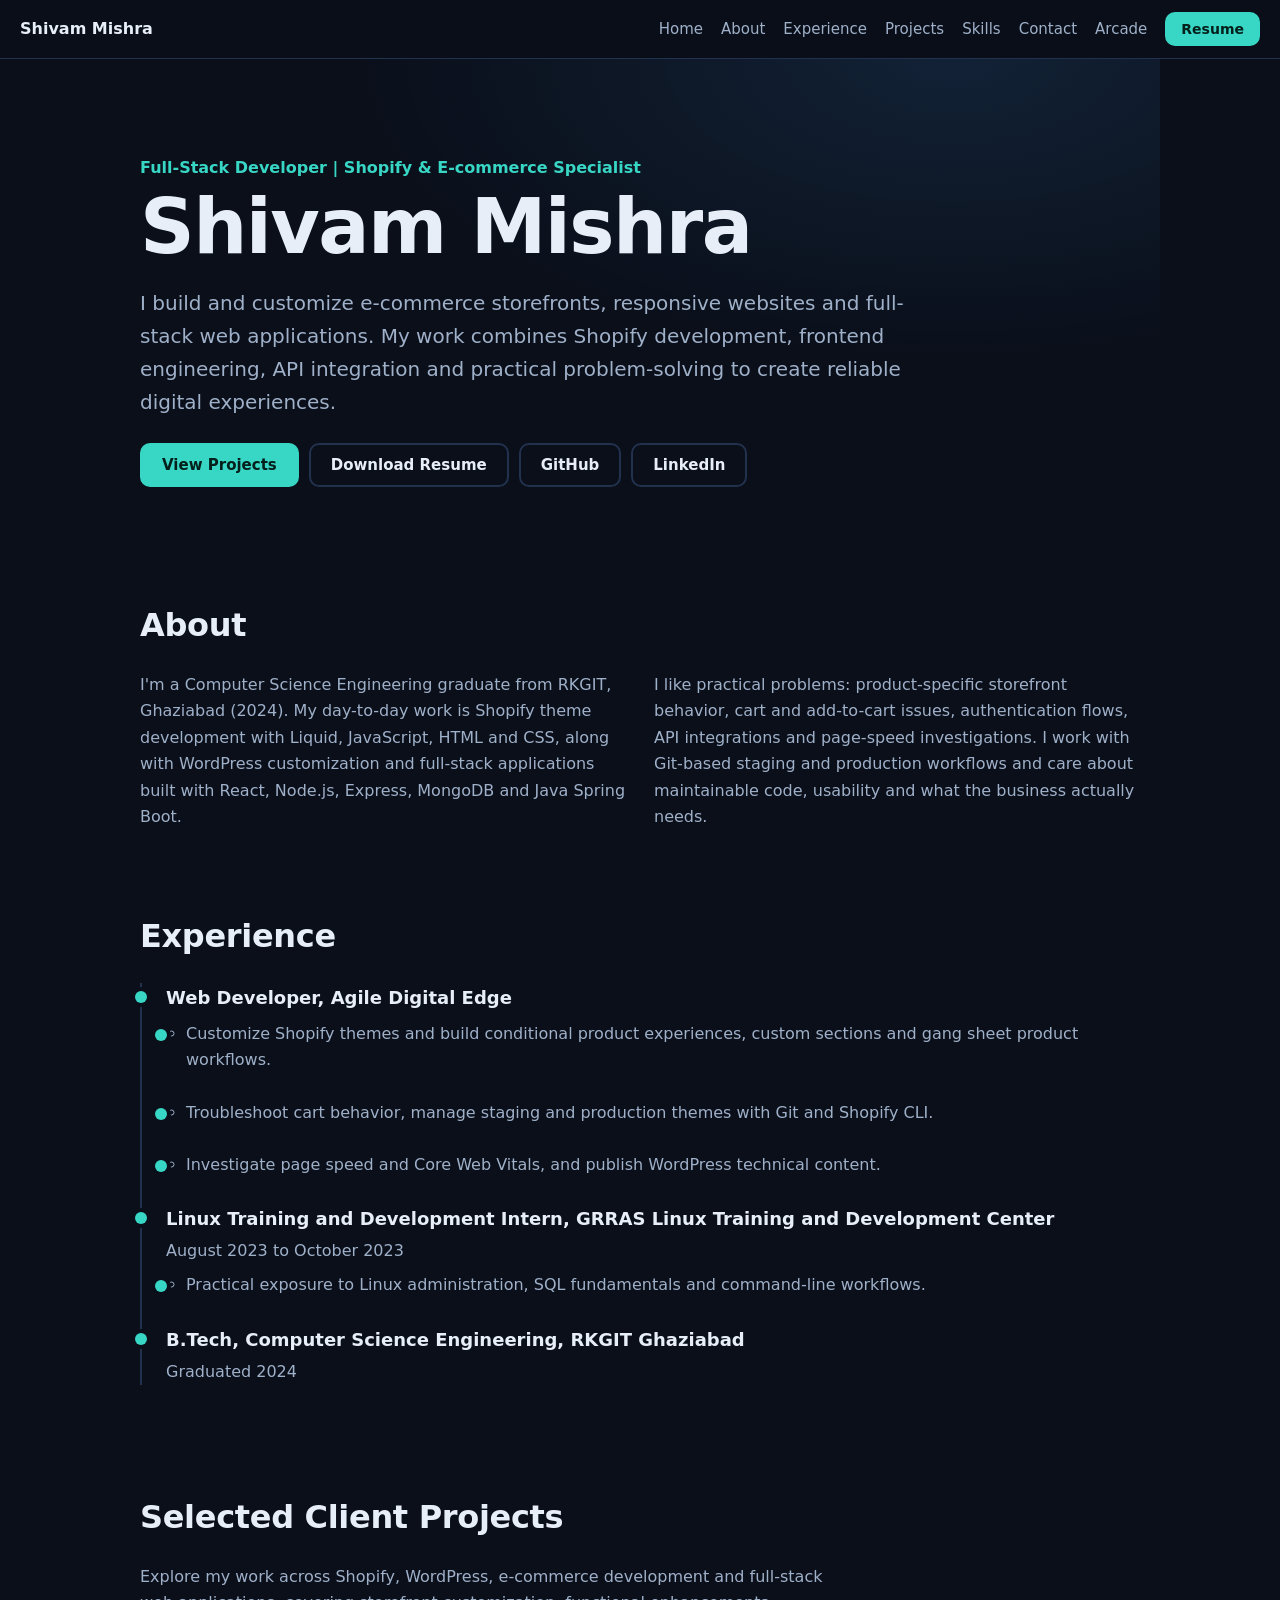
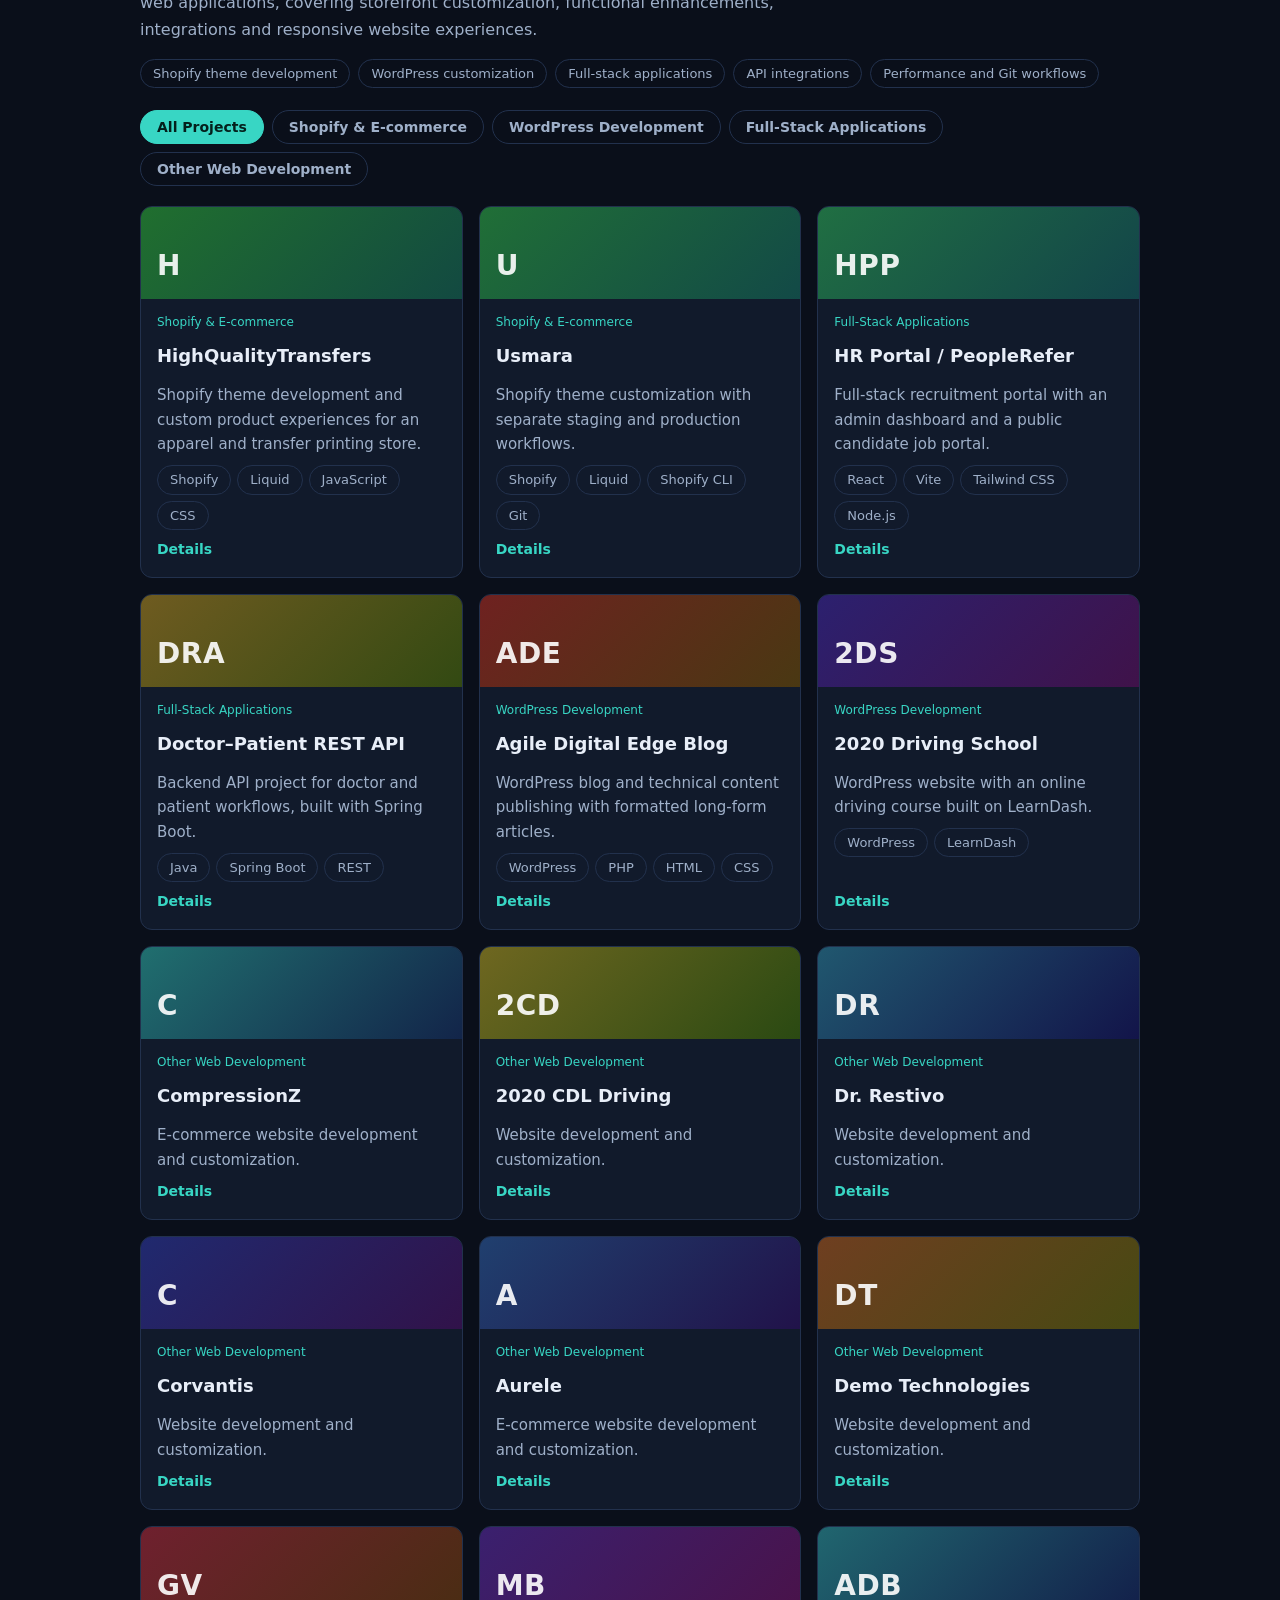
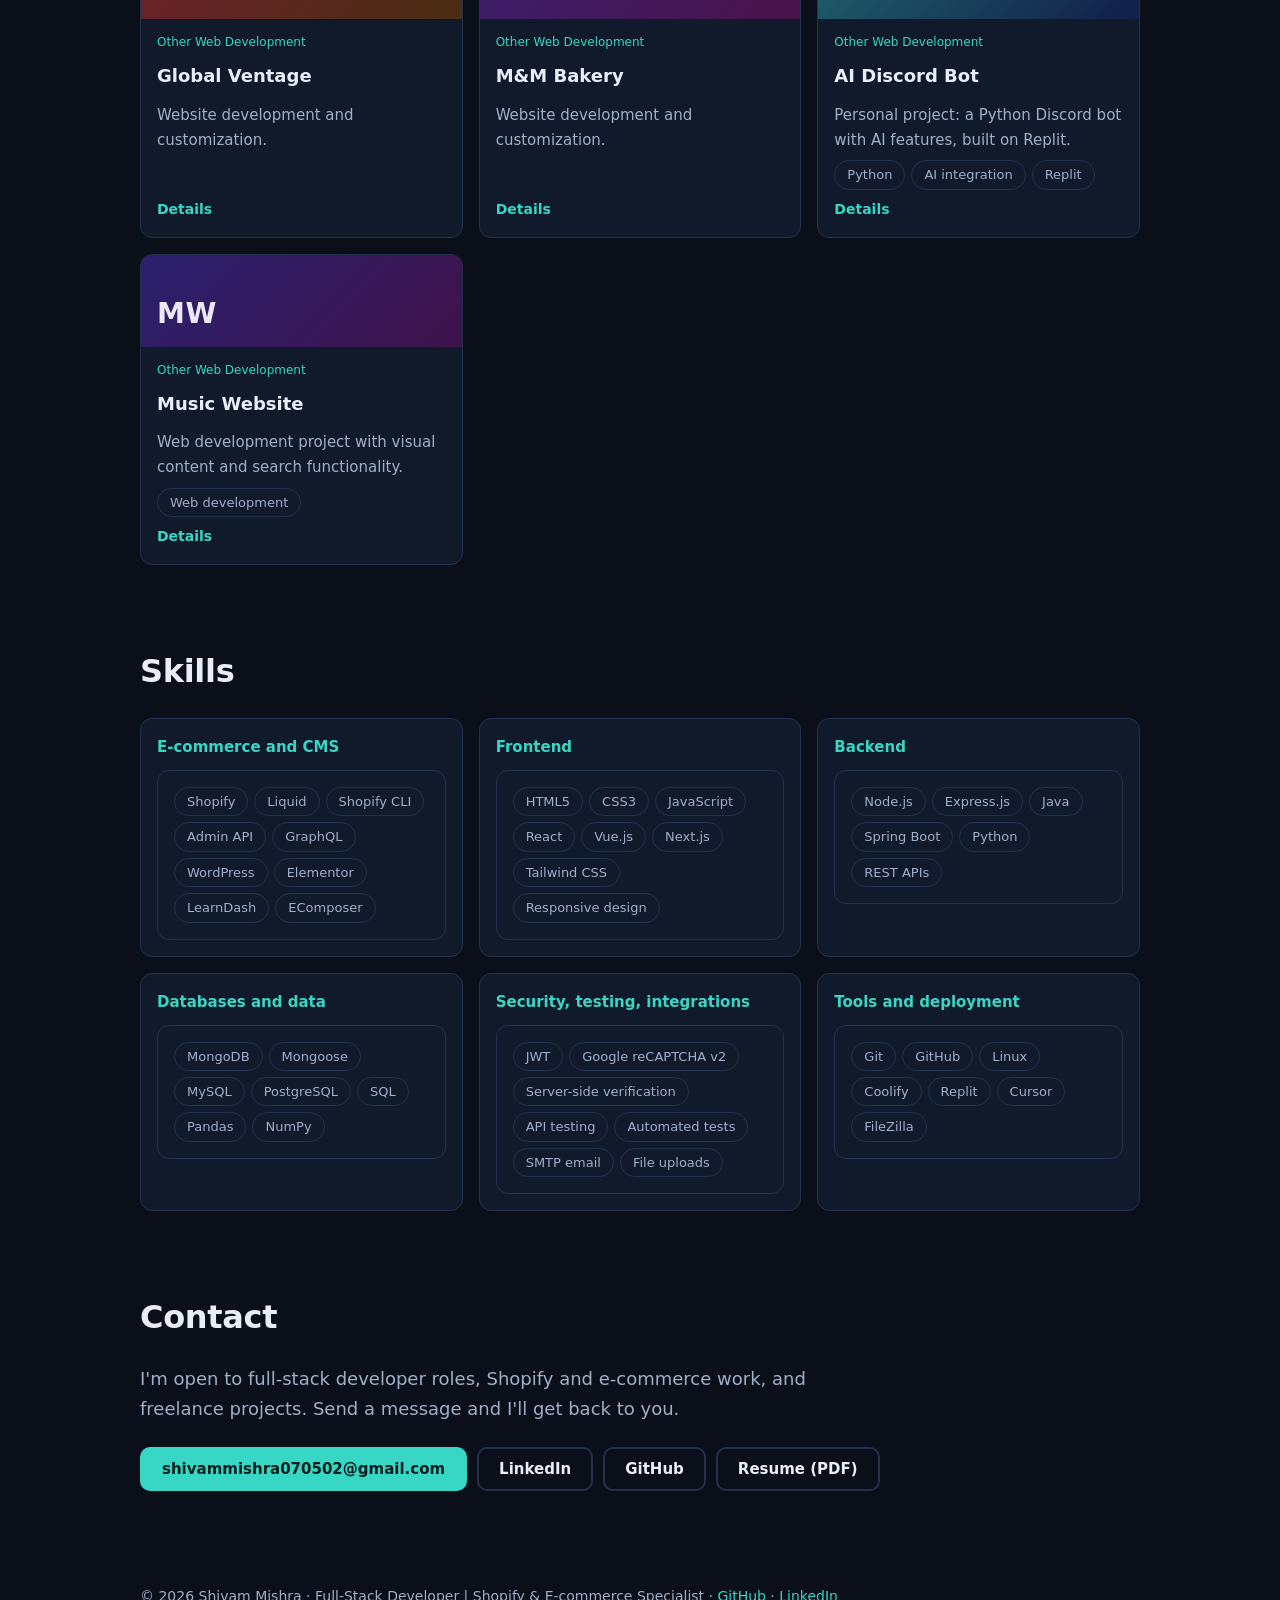
==== index.html @ a542d242 "Move portfolio files to repository root" ====
<!DOCTYPE html>
<html lang="en">
<head>
<meta charset="utf-8">
<meta name="viewport" content="width=device-width, initial-scale=1">
<title>Shivam Mishra | Full-Stack Developer, Shopify &amp; E-commerce Specialist</title>
<meta name="description" content="Portfolio of Shivam Mishra, a full-stack developer specializing in Shopify, WordPress, e-commerce customization and MERN web applications.">
<meta name="theme-color" content="#0a0f1a">
<link rel="stylesheet" href="./css/styles.css">
</head>
<body>
<a class="skip" href="#main">Skip to content</a>
<header class="top">
<a class="logo" href="#home">Shivam Mishra</a>
<button class="menu" id="menu" type="button" aria-expanded="false" aria-controls="nav">Menu</button>
<nav id="nav" aria-label="Main">
<a href="#home">Home</a><a href="#about">About</a><a href="#experience">Experience</a><a href="#projects">Projects</a><a href="#skills">Skills</a><a href="#contact">Contact</a><a href="./arcade.html">Arcade</a>
<a class="btn sm" href="./resume.pdf" download>Resume</a>
</nav>
</header>
<main id="main">
<section id="home" class="hero wrap">
<p class="kicker">Full-Stack Developer | Shopify &amp; E-commerce Specialist</p>
<h1>Shivam Mishra</h1>
<p class="lead">I build and customize e-commerce storefronts, responsive websites and full-stack web applications. My work combines Shopify development, frontend engineering, API integration and practical problem-solving to create reliable digital experiences.</p>
<div class="cta"><a class="btn" href="#projects">View Projects</a><a class="btn ghost" href="./resume.pdf" download>Download Resume</a><a class="btn ghost" href="https://github.com/shoUdae" target="_blank" rel="noopener">GitHub</a><a class="btn ghost" href="https://www.linkedin.com/in/mishrashivam07/" target="_blank" rel="noopener">LinkedIn</a></div>
</section>

<section id="about" class="wrap rv">
<h2>About</h2>
<div class="two">
<p>I'm a Computer Science Engineering graduate from RKGIT, Ghaziabad (2024). My day-to-day work is Shopify theme development with Liquid, JavaScript, HTML and CSS, along with WordPress customization and full-stack applications built with React, Node.js, Express, MongoDB and Java Spring Boot.</p>
<p>I like practical problems: product-specific storefront behavior, cart and add-to-cart issues, authentication flows, API integrations and page-speed investigations. I work with Git-based staging and production workflows and care about maintainable code, usability and what the business actually needs.</p>
</div>
</section>

<section id="experience" class="wrap rv">
<h2>Experience</h2>
<ol class="tl">
<li><h3>Web Developer, Agile Digital Edge</h3>
<ul><li>Customize Shopify themes and build conditional product experiences, custom sections and gang sheet product workflows.</li><li>Troubleshoot cart behavior, manage staging and production themes with Git and Shopify CLI.</li><li>Investigate page speed and Core Web Vitals, and publish WordPress technical content.</li></ul></li>
<li><h3>Linux Training and Development Intern, GRRAS Linux Training and Development Center</h3><p class="mute">August 2023 to October 2023</p>
<ul><li>Practical exposure to Linux administration, SQL fundamentals and command-line workflows.</li></ul></li>
<li><h3>B.Tech, Computer Science Engineering, RKGIT Ghaziabad</h3><p class="mute">Graduated 2024</p></li>
</ol>
</section>

<section id="projects" class="wrap rv">
<h2>Selected Client Projects</h2>
<p class="mute narrow">Explore my work across Shopify, WordPress, e-commerce development and full-stack web applications, covering storefront customization, functional enhancements, integrations and responsive website experiences.</p>
<div class="chips" aria-label="Areas of work"><span>Shopify theme development</span><span>WordPress customization</span><span>Full-stack applications</span><span>API integrations</span><span>Performance and Git workflows</span></div>
<div class="filters" id="filters" role="group" aria-label="Filter projects"></div>
<div class="grid" id="grid"></div>
</section>

<section id="skills" class="wrap rv">
<h2>Skills</h2>
<div class="sk" id="skillGrid"></div>
</section>

<section id="contact" class="wrap rv">
<h2>Contact</h2>
<p class="lead sm">I'm open to full-stack developer roles, Shopify and e-commerce work, and freelance projects. Send a message and I'll get back to you.</p>
<div class="cta"><a class="btn" href="mailto:shivammishra070502@gmail.com">shivammishra070502@gmail.com</a><a class="btn ghost" href="https://www.linkedin.com/in/mishrashivam07/" target="_blank" rel="noopener">LinkedIn</a><a class="btn ghost" href="https://github.com/shoUdae" target="_blank" rel="noopener">GitHub</a><a class="btn ghost" href="./resume.pdf" download>Resume (PDF)</a></div>
</section>
</main>
<footer class="wrap"><p>© <span id="yr">2026</span> Shivam Mishra · Full-Stack Developer | Shopify &amp; E-commerce Specialist · <a href="https://github.com/shoUdae" target="_blank" rel="noopener">GitHub</a> · <a href="https://www.linkedin.com/in/mishrashivam07/" target="_blank" rel="noopener">LinkedIn</a></p></footer>

<dialog id="dlg" aria-labelledby="dtitle"><button class="btn ghost sm x" id="dx" type="button">Close</button><div id="dbody"></div></dialog>
<script src="./js/projects.js"></script>
<script src="./js/main.js"></script>
</body>
</html>
---- css/styles.css ----
:root{--bg:#0a0f1a;--surf:#111a2b;--line:#22314d;--fg:#e8eef8;--mute:#9fb0c9;--acc:#38d6c4;--acc2:#4aa8ff;--r:12px;color-scheme:dark}
*{box-sizing:border-box}html{scroll-behavior:smooth;scroll-padding-top:76px}
body{margin:0;background:var(--bg);color:var(--fg);font:400 16px/1.65 system-ui,-apple-system,"Segoe UI",Roboto,sans-serif}
a{color:var(--acc);text-underline-offset:3px}:focus-visible{outline:3px solid var(--acc2);outline-offset:3px}
.wrap{max-width:1040px;margin:0 auto;padding:72px 20px 8px}
h1{font-size:clamp(40px,8vw,76px);line-height:1.05;margin:6px 0 18px;letter-spacing:-.02em}
h2{font-size:clamp(24px,4vw,32px);margin:0 0 20px;letter-spacing:-.01em}h3{margin:0 0 4px;font-size:18px}
.skip{position:absolute;left:-999px;top:8px;background:var(--acc);color:#04201c;padding:8px 14px;border-radius:8px;z-index:20}.skip:focus{left:8px}
.top{position:sticky;top:0;z-index:10;display:flex;justify-content:space-between;align-items:center;padding:12px 20px;background:rgba(10,15,26,.88);backdrop-filter:blur(10px);border-bottom:1px solid var(--line)}
.logo{font-weight:700;color:var(--fg);text-decoration:none}
nav{display:flex;gap:18px;align-items:center}nav a:not(.btn){color:var(--mute);text-decoration:none;font-size:15px}nav a:not(.btn):hover{color:var(--fg)}
.menu{display:none}
.kicker{color:var(--acc);font-weight:600;margin:0}.lead{font-size:clamp(17px,2.4vw,20px);color:var(--mute);max-width:62ch}.lead.sm{font-size:18px}
.hero{padding-top:96px;padding-bottom:40px;background:radial-gradient(600px 300px at 80% 0,rgba(74,168,255,.12),transparent)}
.cta{display:flex;flex-wrap:wrap;gap:10px;margin-top:24px}
.btn{display:inline-block;font:600 15px system-ui,sans-serif;padding:11px 20px;border-radius:10px;background:var(--acc);color:#04201c;text-decoration:none;border:2px solid var(--acc);cursor:pointer;transition:transform .2s,background .2s}
.btn:hover{transform:translateY(-2px)}.btn.ghost{background:transparent;color:var(--fg);border-color:var(--line)}.btn.ghost:hover{border-color:var(--acc);background:rgba(56,214,196,.08)}.btn.sm{padding:7px 14px;font-size:14px}
.two{display:grid;grid-template-columns:1fr 1fr;gap:28px;color:var(--mute)}.two p{margin:0}
.mute{color:var(--mute)}.narrow{max-width:70ch}
.tl{list-style:none;margin:0;padding:0 0 0 24px;border-left:2px solid var(--line)}.tl li{position:relative;margin-bottom:26px}.tl li::before{content:"";position:absolute;left:-31px;top:8px;width:12px;height:12px;border-radius:50%;background:var(--acc);box-shadow:0 0 0 4px var(--bg)}
.tl ul,dialog ul{padding-left:20px;margin:8px 0;color:var(--mute)}.tl p{margin:0}
.chips{display:flex;flex-wrap:wrap;gap:8px;margin:16px 0 22px}.chips span,.tags span{font-size:13px;color:var(--mute);border:1px solid var(--line);border-radius:99px;padding:3px 12px}
.filters{display:flex;flex-wrap:wrap;gap:8px;margin-bottom:20px}.filters button{font:600 14px system-ui,sans-serif;padding:8px 16px;border-radius:99px;border:1px solid var(--line);background:transparent;color:var(--mute);cursor:pointer}.filters button[aria-pressed=true]{background:var(--acc);border-color:var(--acc);color:#04201c}
.grid{display:grid;grid-template-columns:repeat(auto-fill,minmax(290px,1fr));gap:16px}
.card{all:unset;box-sizing:border-box;display:flex;flex-direction:column;background:var(--surf);border:1px solid var(--line);border-radius:var(--r);overflow:hidden;cursor:pointer;transition:transform .25s,border-color .25s}
.card:hover{transform:translateY(-4px);border-color:var(--acc)}.card:focus-visible{outline:3px solid var(--acc2)}
.thumb{height:92px;display:flex;align-items:flex-end;padding:10px 16px;font-weight:700;font-size:28px;letter-spacing:.02em;color:rgba(255,255,255,.9);background:linear-gradient(135deg,hsl(var(--h) 55% 28%),hsl(calc(var(--h) + 40) 60% 18%))}
.cb{padding:14px 16px 16px;display:flex;flex-direction:column;gap:8px;flex:1}.cb p{margin:0;color:var(--mute);font-size:15px}.cat{font-size:12px;color:var(--acc)}
.tags{display:flex;flex-wrap:wrap;gap:6px}.more{margin-top:auto;font-size:14px;color:var(--acc);font-weight:600}
.sk{display:grid;grid-template-columns:repeat(auto-fit,minmax(240px,1fr));gap:16px}.sk div{background:var(--surf);border:1px solid var(--line);border-radius:var(--r);padding:16px}.sk h3{font-size:15px;color:var(--acc);margin-bottom:10px}.sk .tags span{font-size:13px}
footer{padding:48px 20px 40px;color:var(--mute);font-size:14px}
dialog{max-width:min(600px,92vw);width:100%;background:var(--surf);color:var(--fg);border:1px solid var(--acc);border-radius:16px;padding:24px}dialog::backdrop{background:rgba(3,6,14,.8)}.x{float:right}
dialog h3{font-size:22px}dialog .tags{margin:12px 0}
.rv{opacity:0;transform:translateY(14px);transition:opacity .6s,transform .6s}.rv.in{opacity:1;transform:none}
@media (prefers-reduced-motion:reduce){html{scroll-behavior:auto}.rv{opacity:1;transform:none;transition:none}.card,.btn{transition:none}}
@media (max-width:760px){.two{grid-template-columns:1fr}.menu{display:block;font:600 14px system-ui;background:transparent;color:var(--fg);border:1px solid var(--line);border-radius:8px;padding:7px 14px}
nav{display:none;position:absolute;top:100%;left:0;right:0;flex-direction:column;align-items:flex-start;gap:14px;padding:18px 20px;background:var(--bg);border-bottom:1px solid var(--line)}nav.open{display:flex}.wrap{padding-top:56px}.hero{padding-top:64px}}
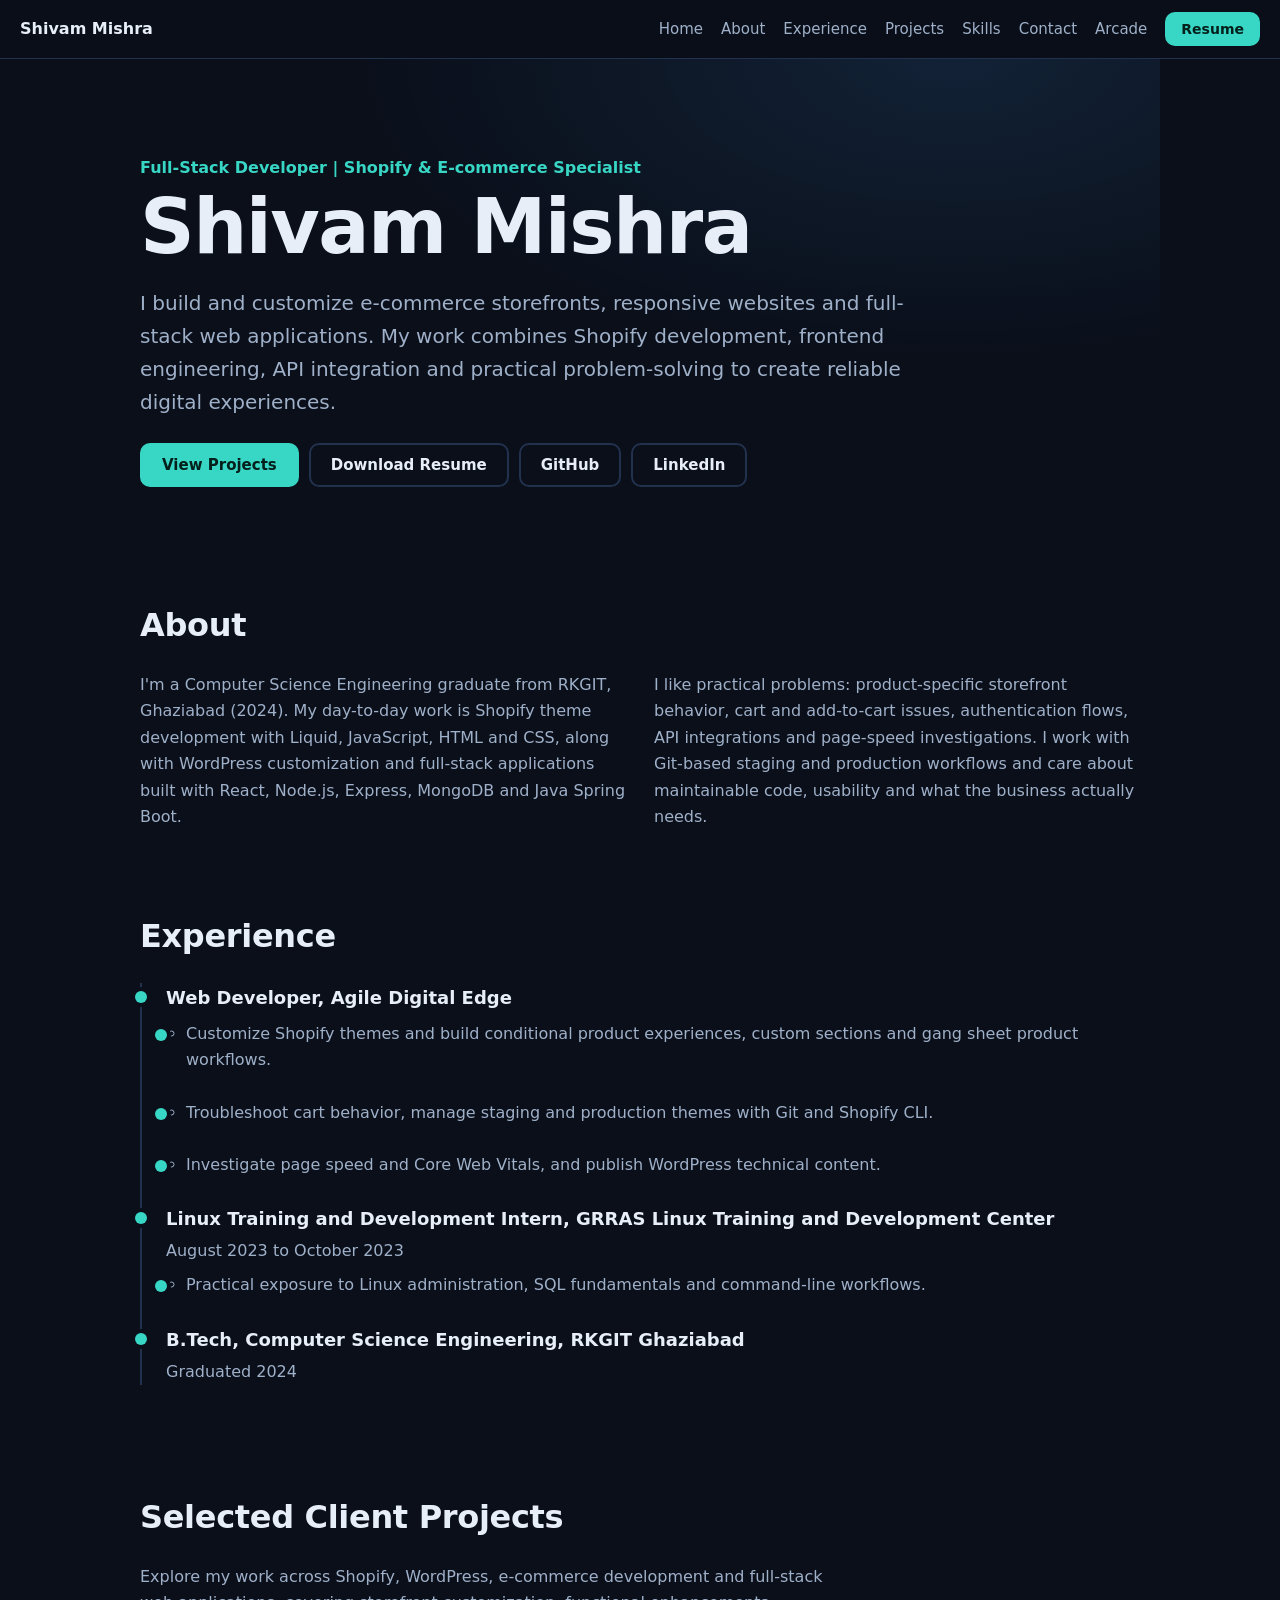
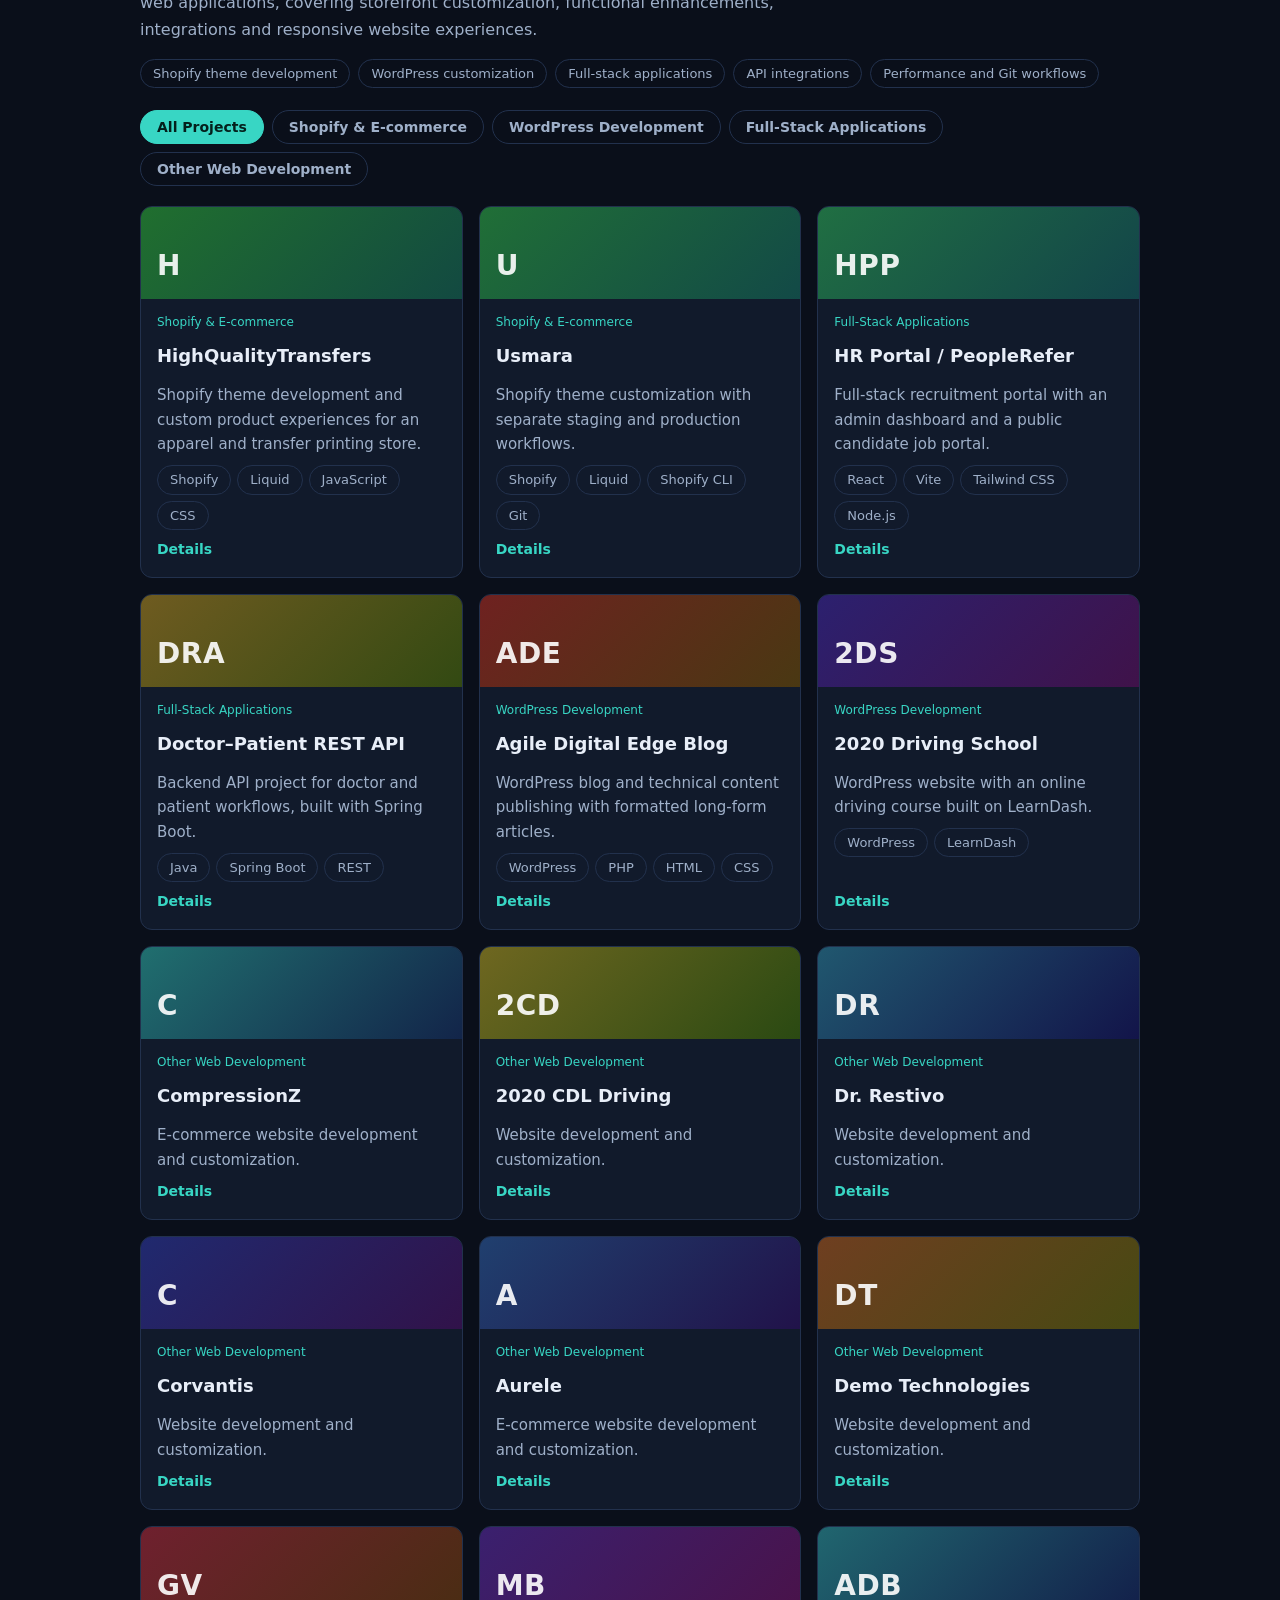
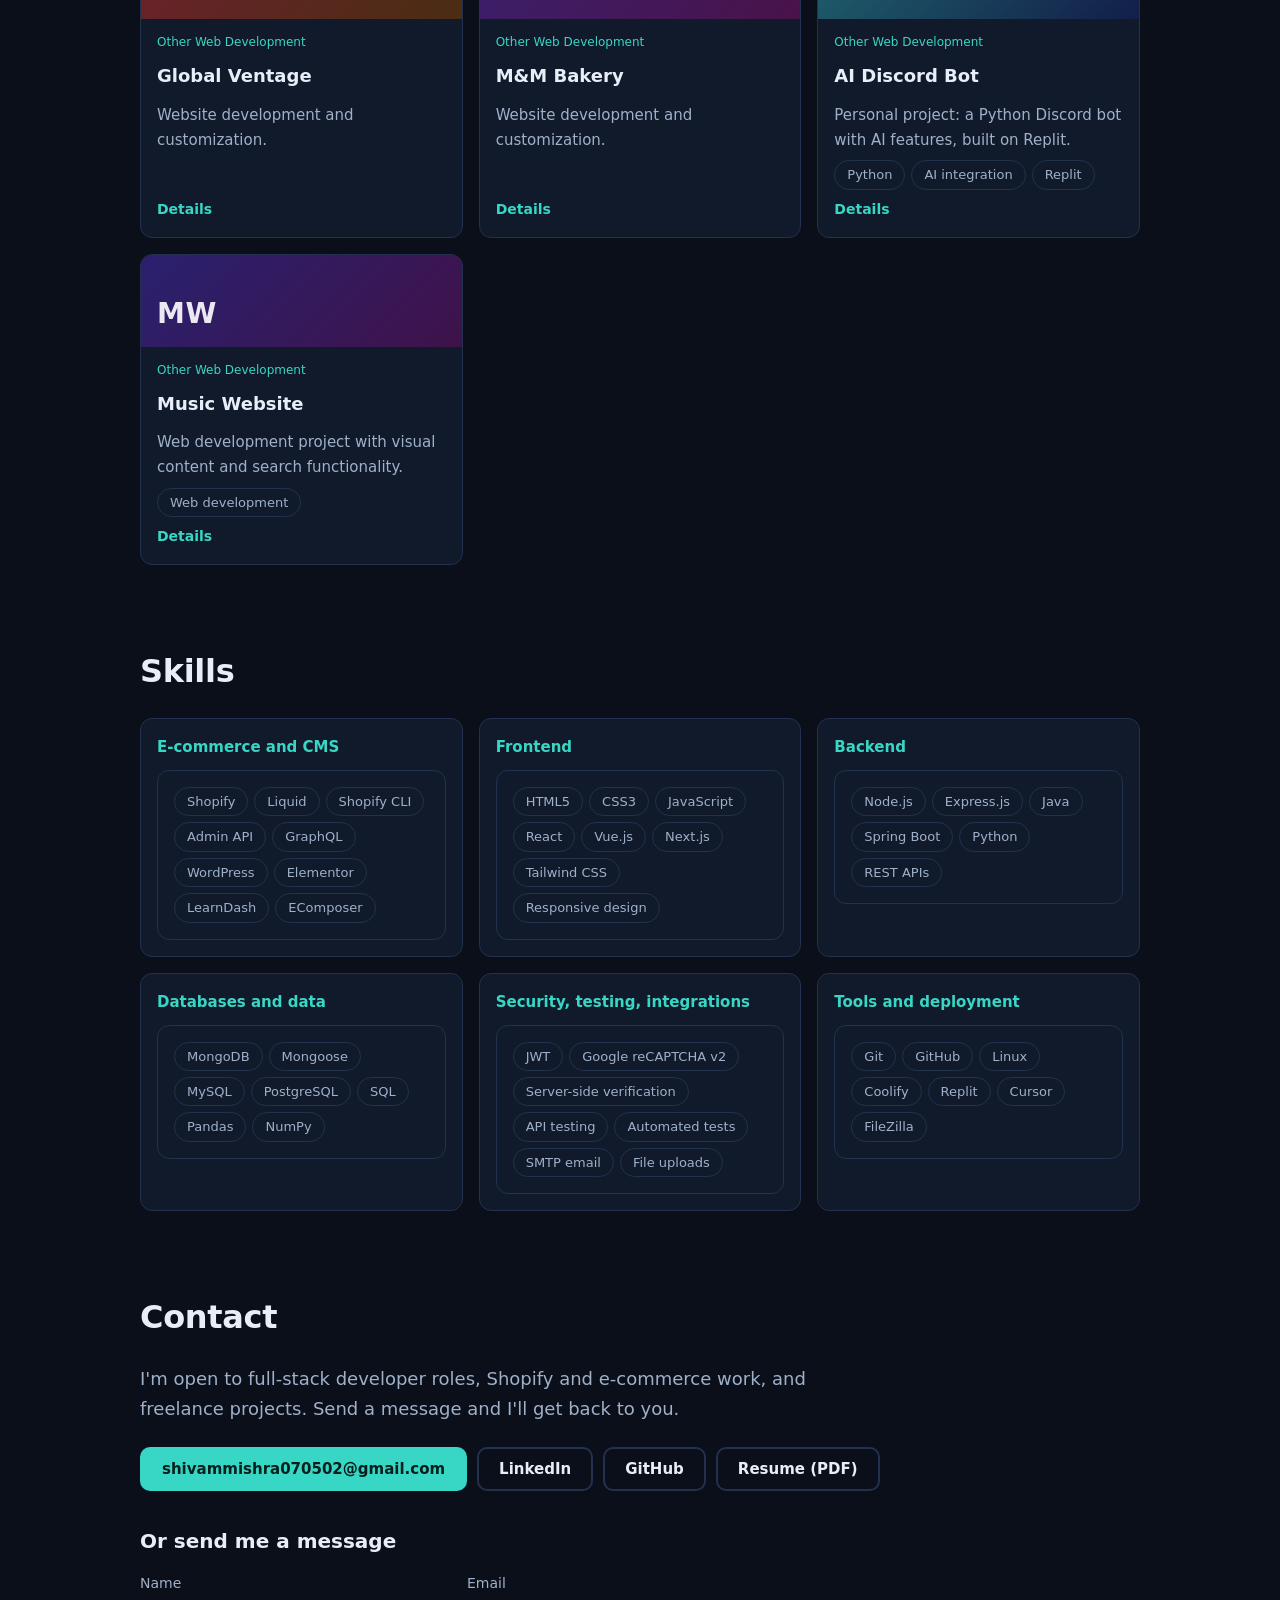
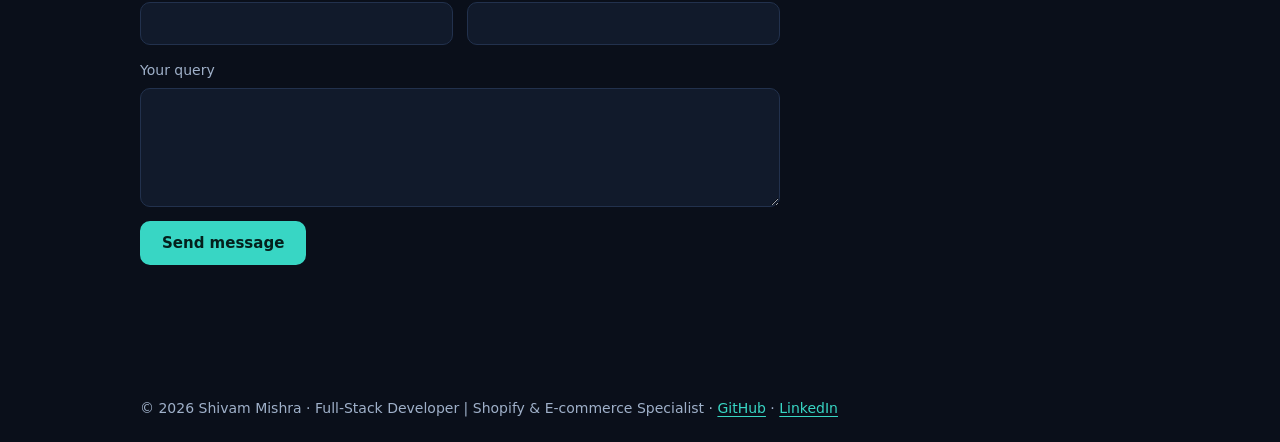
==== commit d946fd10: "Update portfolio website files" ====
--- a/index.html
+++ b/index.html
@@ -62,6 +62,14 @@
 <h2>Contact</h2>
 <p class="lead sm">I'm open to full-stack developer roles, Shopify and e-commerce work, and freelance projects. Send a message and I'll get back to you.</p>
 <div class="cta"><a class="btn" href="mailto:shivammishra070502@gmail.com">shivammishra070502@gmail.com</a><a class="btn ghost" href="https://www.linkedin.com/in/mishrashivam07/" target="_blank" rel="noopener">LinkedIn</a><a class="btn ghost" href="https://github.com/shoUdae" target="_blank" rel="noopener">GitHub</a><a class="btn ghost" href="./resume.pdf" download>Resume (PDF)</a></div>
+<h3 class="fh">Or send me a message</h3>
+<form id="cf" class="form">
+<div class="row"><label>Name<input name="name" required autocomplete="name"></label><label>Email<input type="email" name="email" required autocomplete="email"></label></div>
+<label>Your query<textarea name="message" rows="5" required></textarea></label>
+<input type="text" name="_honey" class="hp" tabindex="-1" autocomplete="off" aria-hidden="true">
+<div><button class="btn" type="submit">Send message</button></div>
+<p id="cs" class="mute" role="status" aria-live="polite"></p>
+</form>
 </section>
 </main>
 <footer class="wrap"><p>© <span id="yr">2026</span> Shivam Mishra · Full-Stack Developer | Shopify &amp; E-commerce Specialist · <a href="https://github.com/shoUdae" target="_blank" rel="noopener">GitHub</a> · <a href="https://www.linkedin.com/in/mishrashivam07/" target="_blank" rel="noopener">LinkedIn</a></p></footer>
@@ -69,5 +77,6 @@
 <dialog id="dlg" aria-labelledby="dtitle"><button class="btn ghost sm x" id="dx" type="button">Close</button><div id="dbody"></div></dialog>
 <script src="./js/projects.js"></script>
 <script src="./js/main.js"></script>
+<script src="./js/contact.js"></script>
 </body>
 </html>
--- a/css/styles.css
+++ b/css/styles.css
@@ -35,3 +35,10 @@
 @media (prefers-reduced-motion:reduce){html{scroll-behavior:auto}.rv{opacity:1;transform:none;transition:none}.card,.btn{transition:none}}
 @media (max-width:760px){.two{grid-template-columns:1fr}.menu{display:block;font:600 14px system-ui;background:transparent;color:var(--fg);border:1px solid var(--line);border-radius:8px;padding:7px 14px}
 nav{display:none;position:absolute;top:100%;left:0;right:0;flex-direction:column;align-items:flex-start;gap:14px;padding:18px 20px;background:var(--bg);border-bottom:1px solid var(--line)}nav.open{display:flex}.wrap{padding-top:56px}.hero{padding-top:64px}}
+.fh{margin:34px 0 0;font-size:20px}
+.form{max-width:640px;margin-top:14px;display:grid;gap:14px}.form .row{display:grid;grid-template-columns:1fr 1fr;gap:14px}
+.form label{display:grid;gap:6px;font-size:14px;color:var(--mute)}
+.form input,.form textarea{font:400 16px system-ui,sans-serif;color:var(--fg);background:var(--surf);border:1px solid var(--line);border-radius:10px;padding:11px 14px;width:100%}
+.form input:focus,.form textarea:focus{border-color:var(--acc)}.form textarea{resize:vertical}.form p{margin:0;min-height:1.5em}
+.hp{position:absolute;left:-9999px;width:1px;height:1px}.form button:disabled{opacity:.6;cursor:wait}
+@media (max-width:760px){.form .row{grid-template-columns:1fr}}
